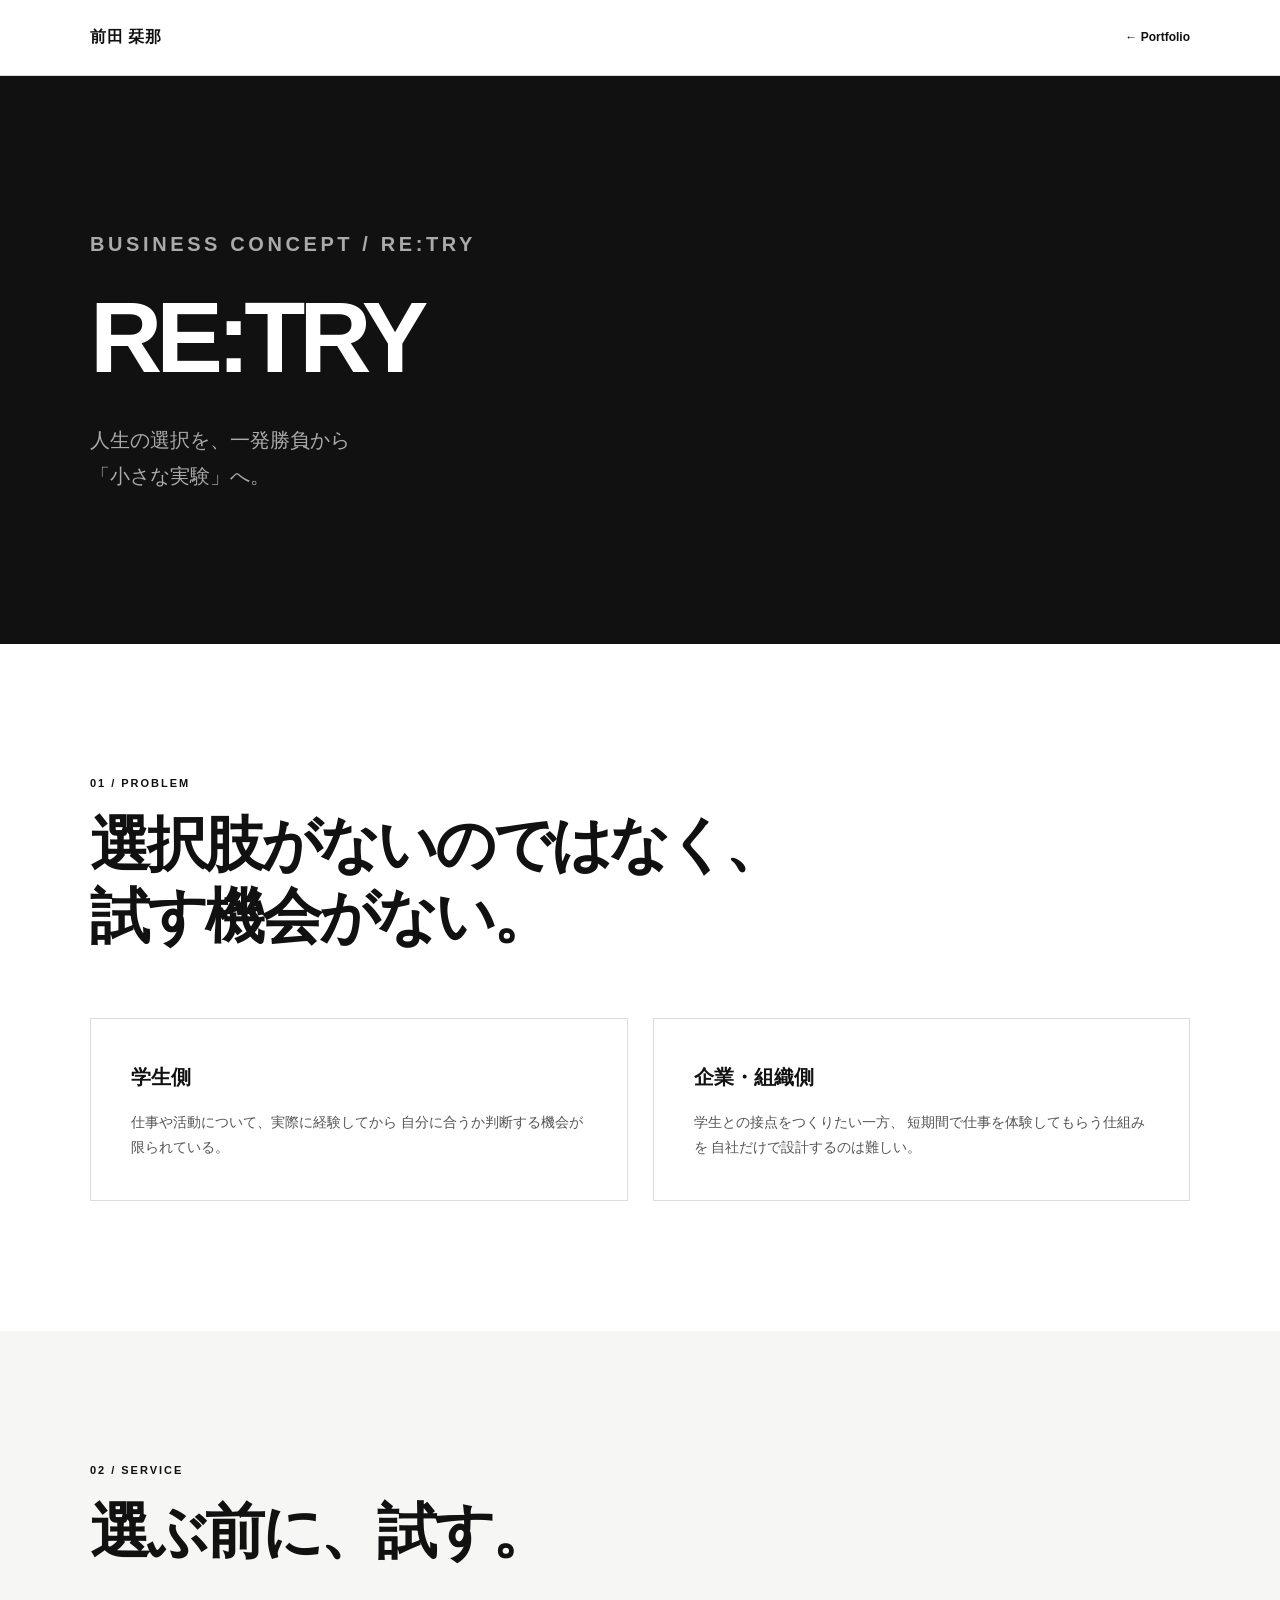
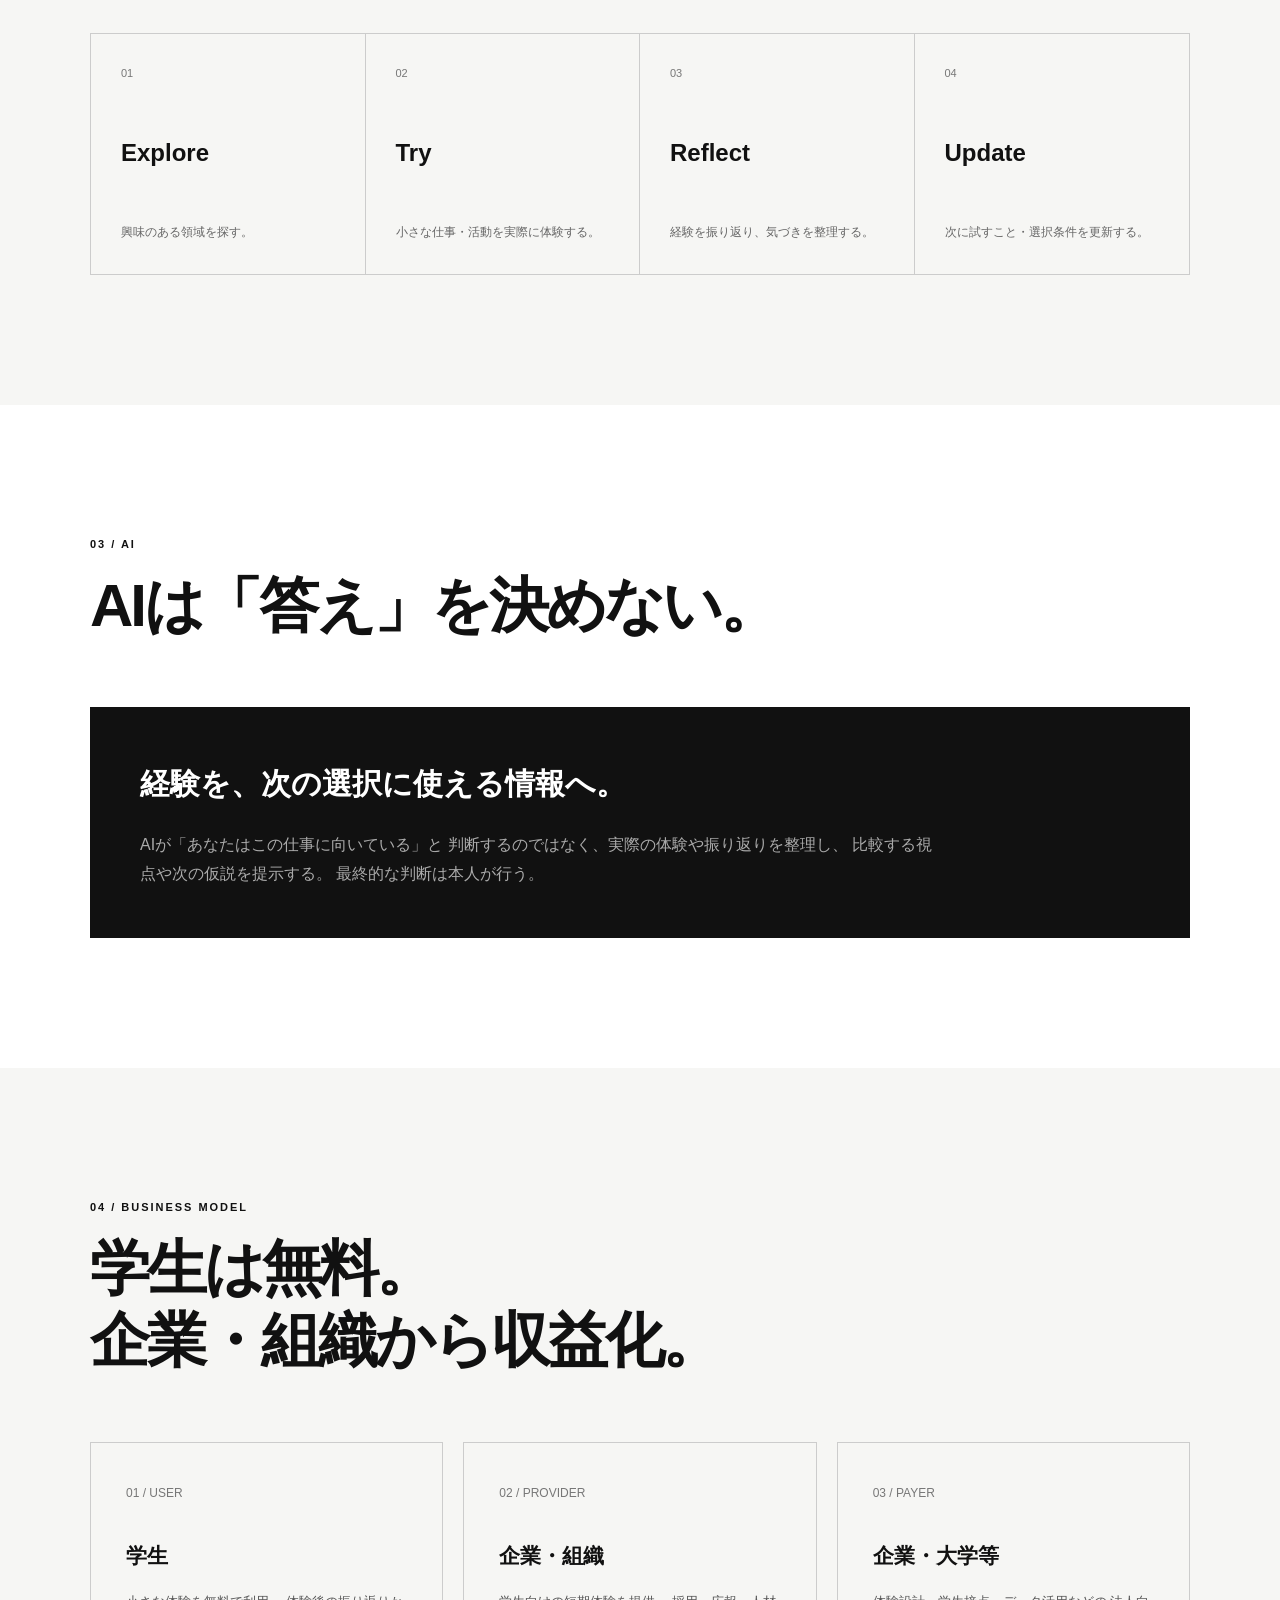
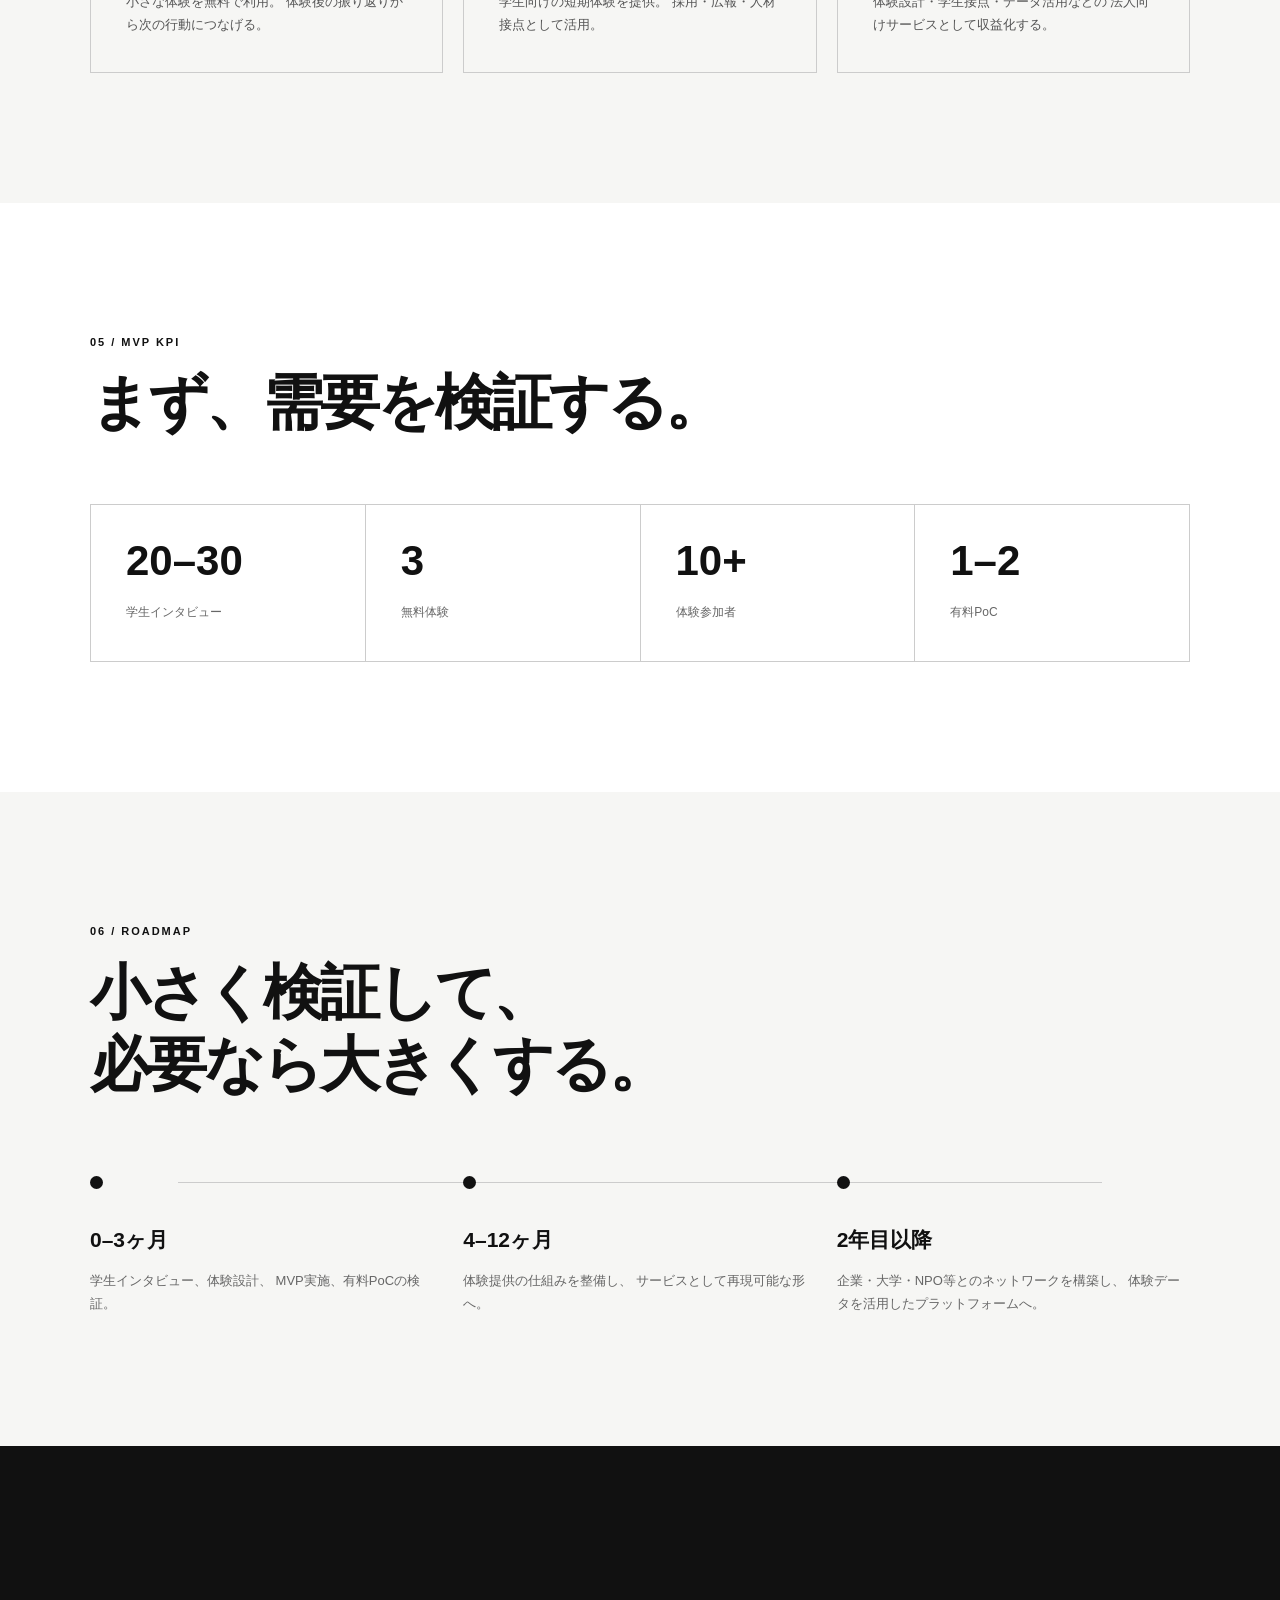
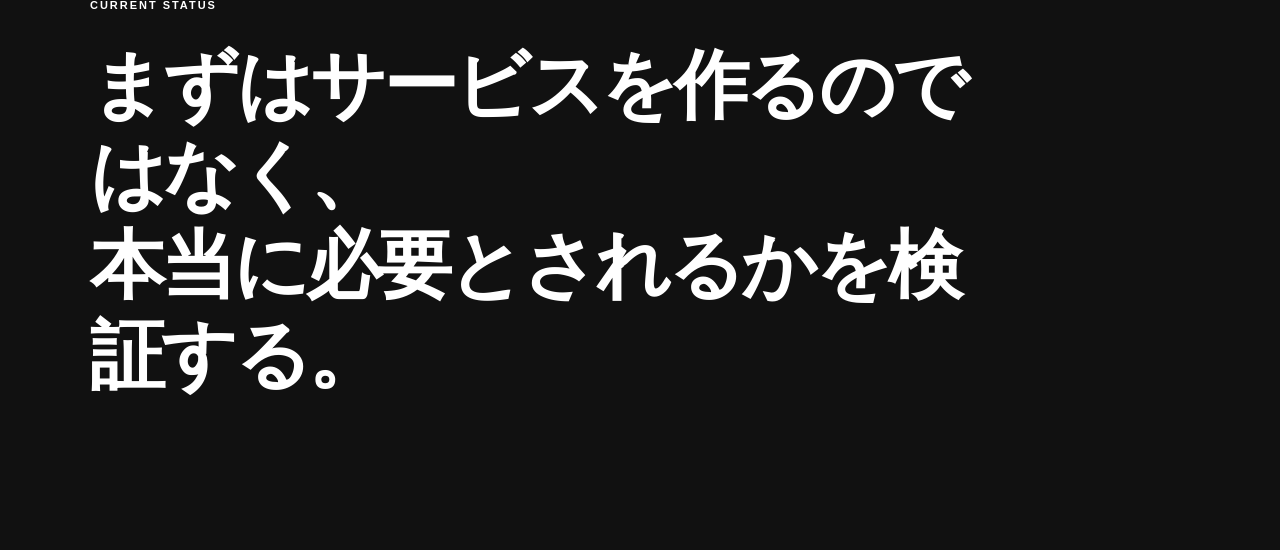
==== business/retry/index.html @ 9db42a37 "Create index.html" ====
<!DOCTYPE html>
<html lang="ja">
<head>

  <meta charset="UTF-8">

  <meta
    name="viewport"
    content="width=device-width, initial-scale=1.0"
  >

  <meta
    name="description"
    content="RE:TRY｜人生の選択を、一発勝負から小さな実験へ。"
  >

  <title>RE:TRY | Business Concept</title>

  <style>

    * {
      margin: 0;
      padding: 0;
      box-sizing: border-box;
    }

    html {
      scroll-behavior: smooth;
    }

    body {
      font-family:
        -apple-system,
        BlinkMacSystemFont,
        "Noto Sans JP",
        sans-serif;

      color: #111;
      background: #fff;
      line-height: 1.8;
    }

    a {
      color: inherit;
      text-decoration: none;
    }

    .container {
      width: min(
        calc(100% - 48px),
        1100px
      );

      margin: 0 auto;
    }

    .header {
      height: 76px;

      display: flex;
      align-items: center;

      border-bottom: 1px solid #ddd;
    }

    .header-inner {
      display: flex;
      justify-content: space-between;
      align-items: center;
    }

    .logo {
      font-weight: 800;
      letter-spacing: .04em;
    }

    .back {
      font-size: 12px;
      font-weight: 700;
    }

    .hero {
      padding: 150px 0;

      background: #111;
      color: white;
    }

    .label {
      font-size: 11px;
      font-weight: 700;
      letter-spacing: .18em;

      margin-bottom: 25px;
    }

    h1 {
      font-size: clamp(48px, 8vw, 100px);
      line-height: 1;

      letter-spacing: -.06em;

      margin-bottom: 35px;
    }

    .hero p {
      max-width: 700px;

      font-size: 20px;
      color: #aaa;
    }

    .section {
      padding: 130px 0;
    }

    .gray {
      background: #f6f6f4;
    }

    .section-title {
      margin-bottom: 65px;
    }

    .section-title span {
      display: block;

      font-size: 11px;
      font-weight: 700;
      letter-spacing: .18em;

      margin-bottom: 15px;
    }

    .section-title h2 {
      font-size: clamp(35px, 5vw, 60px);
      line-height: 1.2;

      letter-spacing: -.05em;
    }

    .problem-grid {
      display: grid;
      grid-template-columns: 1fr 1fr;
      gap: 25px;
    }

    .problem {
      padding: 40px;

      border: 1px solid #ddd;
    }

    .problem strong {
      display: block;

      font-size: 20px;

      margin-bottom: 15px;
    }

    .problem p {
      font-size: 14px;
      color: #555;
    }

    .flow {
      display: grid;
      grid-template-columns:
        repeat(4, 1fr);

      border: 1px solid #ccc;
    }

    .flow-item {
      min-height: 240px;

      padding: 30px;

      border-right: 1px solid #ccc;

      display: flex;
      flex-direction: column;
      justify-content: space-between;
    }

    .flow-item:last-child {
      border-right: none;
    }

    .flow-number {
      font-size: 11px;
      color: #777;
    }

    .flow-item h3 {
      font-size: 24px;
    }

    .flow-item p {
      font-size: 12px;
      color: #666;
    }

    .ai-box {
      padding: 50px;

      background: #111;
      color: white;
    }

    .ai-box h3 {
      font-size: 30px;
      margin-bottom: 20px;
    }

    .ai-box p {
      color: #aaa;
      max-width: 800px;
    }

    .model {
      display: grid;
      grid-template-columns: 1fr 1fr 1fr;
      gap: 20px;
    }

    .model-card {
      padding: 35px;

      border: 1px solid #ccc;
    }

    .model-card .number {
      font-size: 12px;
      color: #777;
    }

    .model-card h3 {
      margin: 30px 0 15px;
      font-size: 21px;
    }

    .model-card p {
      font-size: 13px;
      color: #555;
    }

    .kpi {
      display: grid;
      grid-template-columns:
        repeat(4, 1fr);

      border-top: 1px solid #ccc;
      border-left: 1px solid #ccc;
    }

    .kpi-item {
      padding: 35px;

      border-right: 1px solid #ccc;
      border-bottom: 1px solid #ccc;
    }

    .kpi-item strong {
      display: block;

      font-size: 42px;
      line-height: 1;

      margin-bottom: 15px;
    }

    .kpi-item span {
      font-size: 12px;
      color: #666;
    }

    .roadmap {
      position: relative;

      display: grid;
      grid-template-columns:
        repeat(3, 1fr);

      gap: 20px;
    }

    .roadmap::before {
      content: "";

      position: absolute;

      top: 16px;
      left: 8%;
      right: 8%;

      height: 1px;

      background: #ccc;
    }

    .roadmap-item {
      position: relative;

      padding-top: 55px;
    }

    .roadmap-dot {
      position: absolute;

      top: 10px;
      left: 0;

      width: 13px;
      height: 13px;

      border-radius: 50%;

      background: #111;

      z-index: 2;
    }

    .roadmap-item h3 {
      font-size: 21px;
      margin-bottom: 10px;
    }

    .roadmap-item p {
      font-size: 13px;
      color: #666;
    }

    .final {
      padding: 150px 0;

      background: #111;
      color: white;
    }

    .final h2 {
      max-width: 900px;

      font-size: clamp(40px, 6vw, 75px);
      line-height: 1.2;

      letter-spacing: -.05em;
    }

    @media (max-width: 800px) {

      .container {
        width: min(
          calc(100% - 32px),
          1100px
        );
      }

      .hero {
        padding: 100px 0;
      }

      .section {
        padding: 90px 0;
      }

      .problem-grid,
      .model {
        grid-template-columns: 1fr;
      }

      .flow {
        grid-template-columns: 1fr;
      }

      .flow-item {
        min-height: 170px;
        border-right: none;
        border-bottom: 1px solid #ccc;
      }

      .flow-item:last-child {
        border-bottom: none;
      }

      .kpi {
        grid-template-columns: 1fr 1fr;
      }

      .roadmap {
        grid-template-columns: 1fr;
      }

      .roadmap::before {
        display: none;
      }

      .roadmap-item {
        padding-top: 45px;
        padding-left: 30px;
      }

    }

  </style>

</head>


<body>

  <header class="header">

    <div class="container header-inner">

      <a href="../../../index.html" class="logo">
        前田 栞那
      </a>

      <a
        href="../../../index.html#projects"
        class="back"
      >
        ← Portfolio
      </a>

    </div>

  </header>


  <!-- HERO -->

  <section class="hero">

    <div class="container">

      <p class="label">
        BUSINESS CONCEPT / RE:TRY
      </p>

      <h1>RE:TRY</h1>

      <p>
        人生の選択を、一発勝負から<br>
        「小さな実験」へ。
      </p>

    </div>

  </section>


  <!-- PROBLEM -->

  <section class="section">

    <div class="container">

      <div class="section-title">
        <span>01 / PROBLEM</span>
        <h2>選択肢がないのではなく、<br>試す機会がない。</h2>
      </div>

      <div class="problem-grid">

        <div class="problem">
          <strong>学生側</strong>
          <p>
            仕事や活動について、実際に経験してから
            自分に合うか判断する機会が限られている。
          </p>
        </div>

        <div class="problem">
          <strong>企業・組織側</strong>
          <p>
            学生との接点をつくりたい一方、
            短期間で仕事を体験してもらう仕組みを
            自社だけで設計するのは難しい。
          </p>
        </div>

      </div>

    </div>

  </section>


  <!-- SERVICE -->

  <section class="section gray">

    <div class="container">

      <div class="section-title">
        <span>02 / SERVICE</span>
        <h2>選ぶ前に、試す。</h2>
      </div>

      <div class="flow">

        <div class="flow-item">
          <span class="flow-number">01</span>
          <h3>Explore</h3>
          <p>興味のある領域を探す。</p>
        </div>

        <div class="flow-item">
          <span class="flow-number">02</span>
          <h3>Try</h3>
          <p>小さな仕事・活動を実際に体験する。</p>
        </div>

        <div class="flow-item">
          <span class="flow-number">03</span>
          <h3>Reflect</h3>
          <p>経験を振り返り、気づきを整理する。</p>
        </div>

        <div class="flow-item">
          <span class="flow-number">04</span>
          <h3>Update</h3>
          <p>次に試すこと・選択条件を更新する。</p>
        </div>

      </div>

    </div>

  </section>


  <!-- AI -->

  <section class="section">

    <div class="container">

      <div class="section-title">
        <span>03 / AI</span>
        <h2>AIは「答え」を決めない。</h2>
      </div>

      <div class="ai-box">

        <h3>経験を、次の選択に使える情報へ。</h3>

        <p>
          AIが「あなたはこの仕事に向いている」と
          判断するのではなく、実際の体験や振り返りを整理し、
          比較する視点や次の仮説を提示する。
          最終的な判断は本人が行う。
        </p>

      </div>

    </div>

  </section>


  <!-- BUSINESS MODEL -->

  <section class="section gray">

    <div class="container">

      <div class="section-title">
        <span>04 / BUSINESS MODEL</span>
        <h2>学生は無料。<br>企業・組織から収益化。</h2>
      </div>

      <div class="model">

        <div class="model-card">

          <span class="number">01 / USER</span>

          <h3>学生</h3>

          <p>
            小さな体験を無料で利用。
            体験後の振り返りから次の行動につなげる。
          </p>

        </div>

        <div class="model-card">

          <span class="number">02 / PROVIDER</span>

          <h3>企業・組織</h3>

          <p>
            学生向けの短期体験を提供。
            採用・広報・人材接点として活用。
          </p>

        </div>

        <div class="model-card">

          <span class="number">03 / PAYER</span>

          <h3>企業・大学等</h3>

          <p>
            体験設計・学生接点・データ活用などの
            法人向けサービスとして収益化する。
          </p>

        </div>

      </div>

    </div>

  </section>


  <!-- KPI -->

  <section class="section">

    <div class="container">

      <div class="section-title">
        <span>05 / MVP KPI</span>
        <h2>まず、需要を検証する。</h2>
      </div>

      <div class="kpi">

        <div class="kpi-item">
          <strong>20–30</strong>
          <span>学生インタビュー</span>
        </div>

        <div class="kpi-item">
          <strong>3</strong>
          <span>無料体験</span>
        </div>

        <div class="kpi-item">
          <strong>10+</strong>
          <span>体験参加者</span>
        </div>

        <div class="kpi-item">
          <strong>1–2</strong>
          <span>有料PoC</span>
        </div>

      </div>

    </div>

  </section>


  <!-- ROADMAP -->

  <section class="section gray">

    <div class="container">

      <div class="section-title">
        <span>06 / ROADMAP</span>
        <h2>小さく検証して、<br>必要なら大きくする。</h2>
      </div>

      <div class="roadmap">

        <div class="roadmap-item">

          <div class="roadmap-dot"></div>

          <h3>0–3ヶ月</h3>

          <p>
            学生インタビュー、体験設計、
            MVP実施、有料PoCの検証。
          </p>

        </div>


        <div class="roadmap-item">

          <div class="roadmap-dot"></div>

          <h3>4–12ヶ月</h3>

          <p>
            体験提供の仕組みを整備し、
            サービスとして再現可能な形へ。
          </p>

        </div>


        <div class="roadmap-item">

          <div class="roadmap-dot"></div>

          <h3>2年目以降</h3>

          <p>
            企業・大学・NPO等とのネットワークを構築し、
            体験データを活用したプラットフォームへ。
          </p>

        </div>

      </div>

    </div>

  </section>


  <!-- FINAL -->

  <section class="final">

    <div class="container">

      <p class="label">
        CURRENT STATUS
      </p>

      <h2>
        まずはサービスを作るのではなく、<br>
        本当に必要とされるかを検証する。
      </h2>

    </div>

  </section>


</body>
</html>
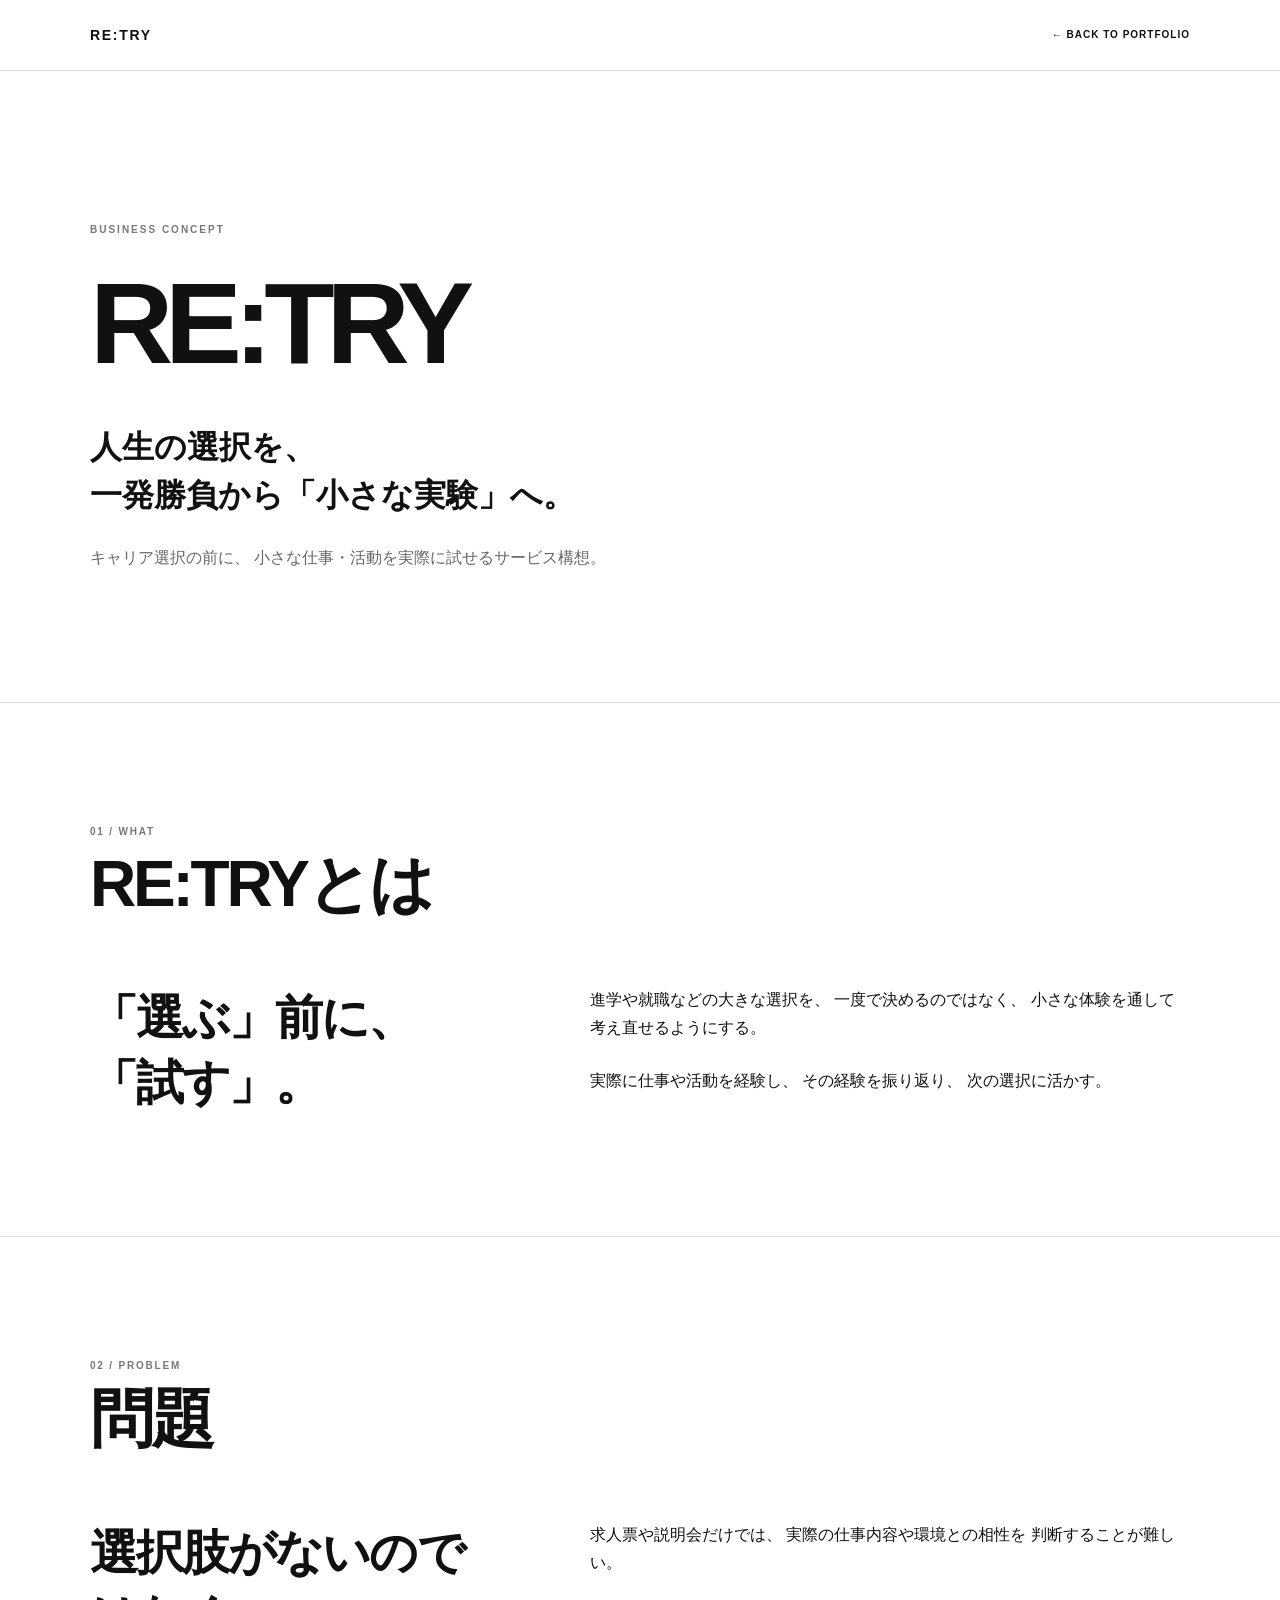
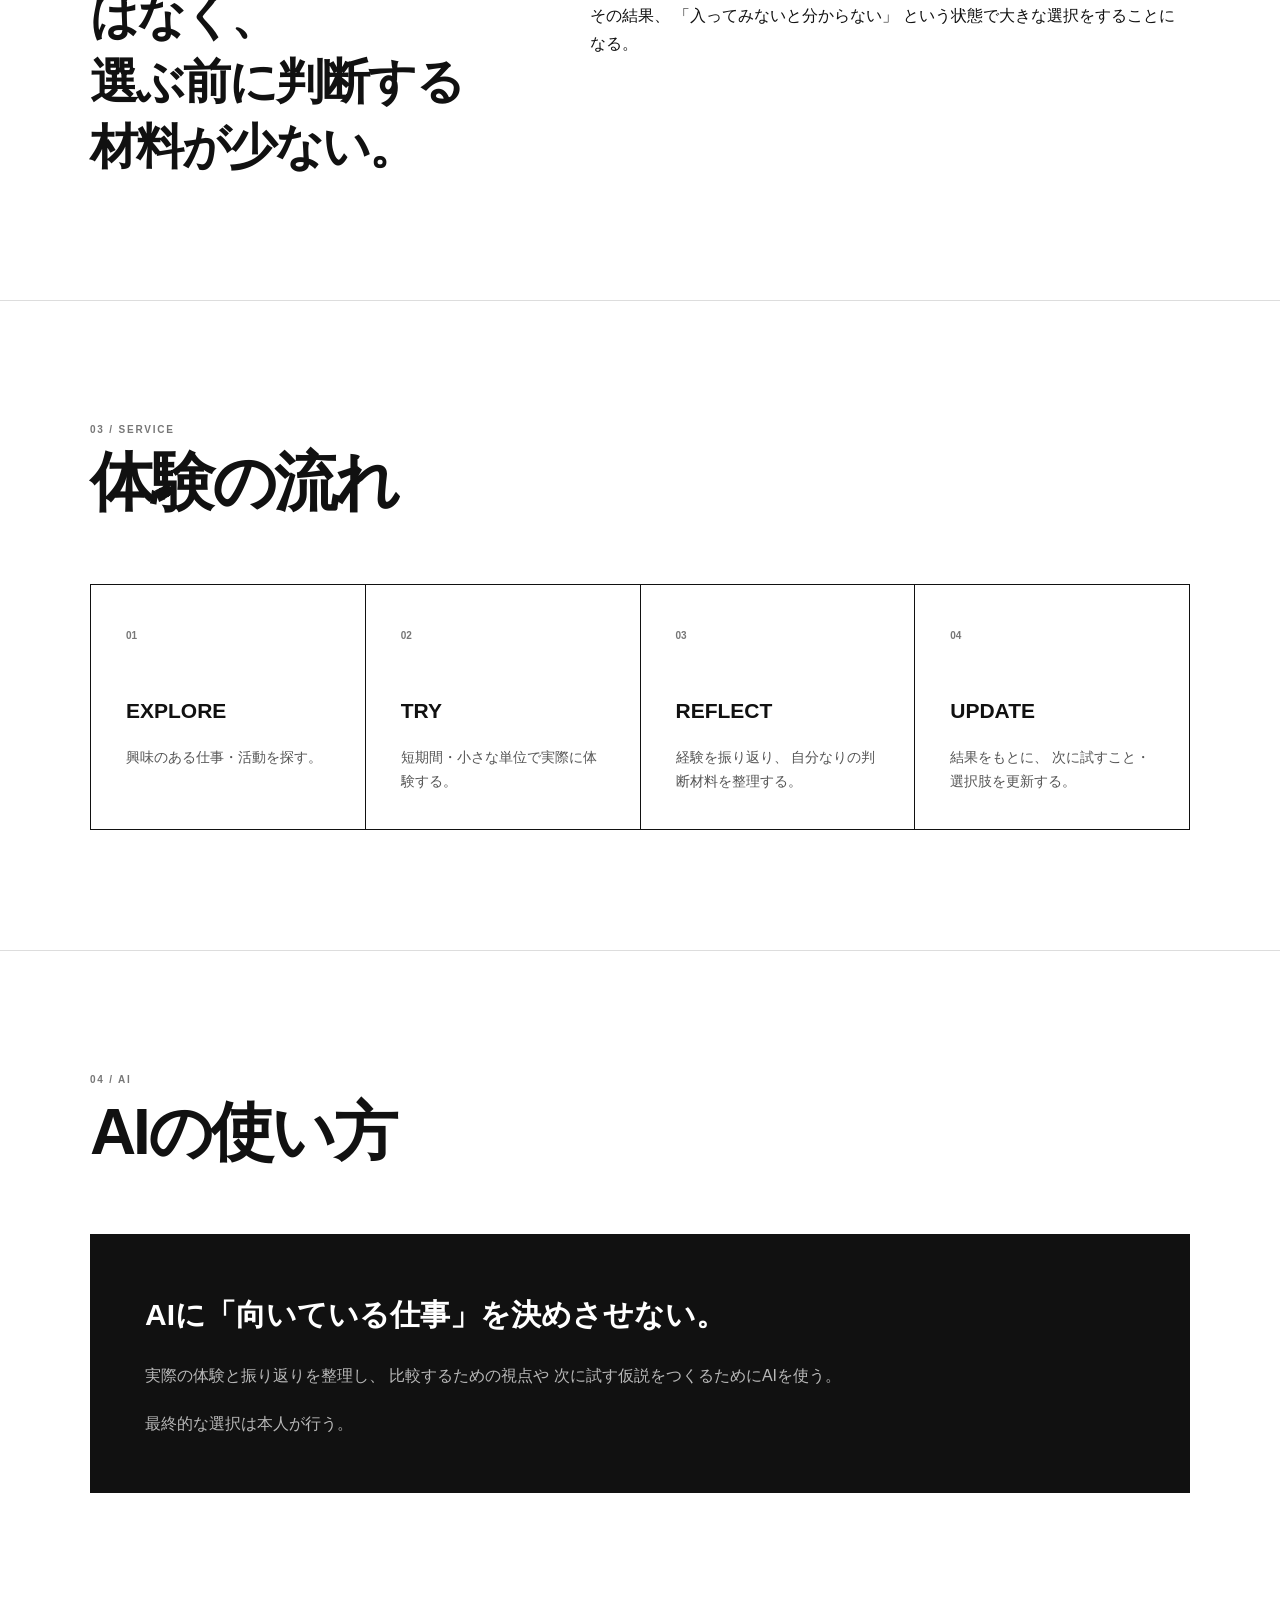
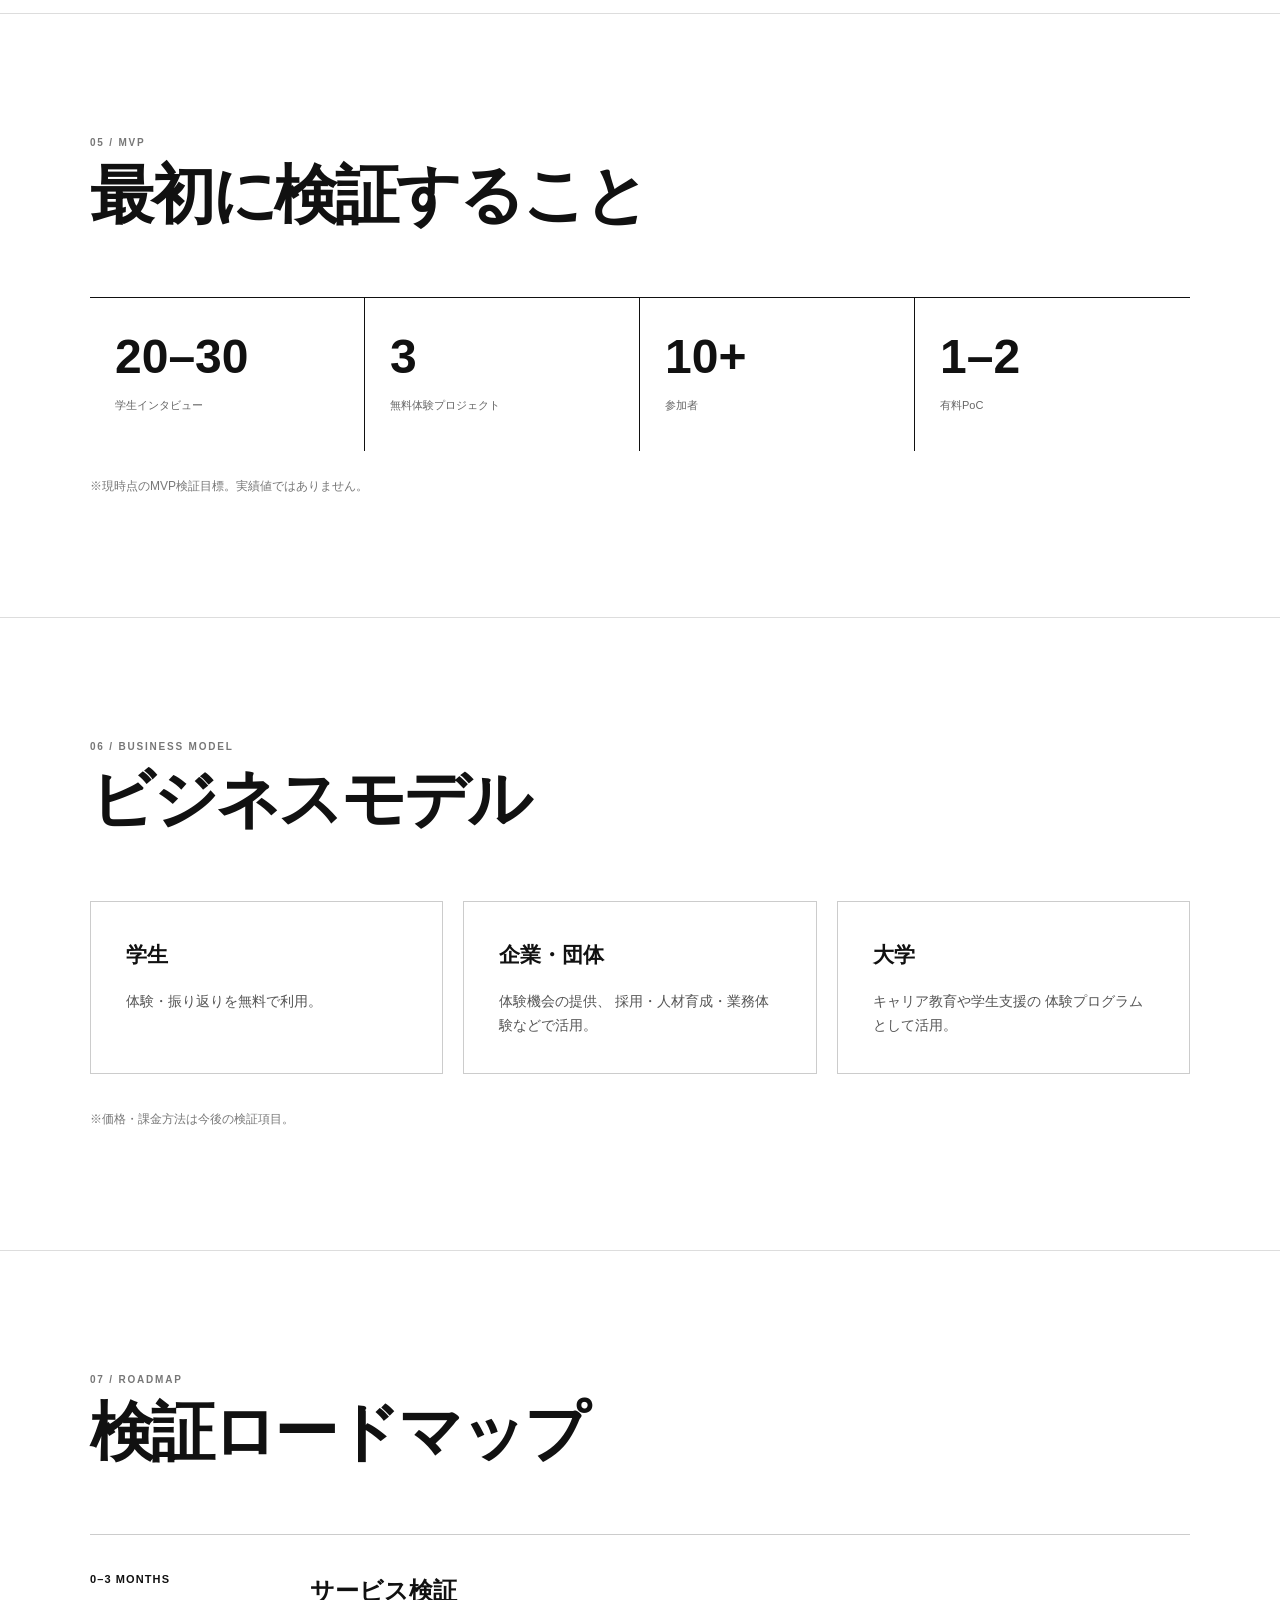
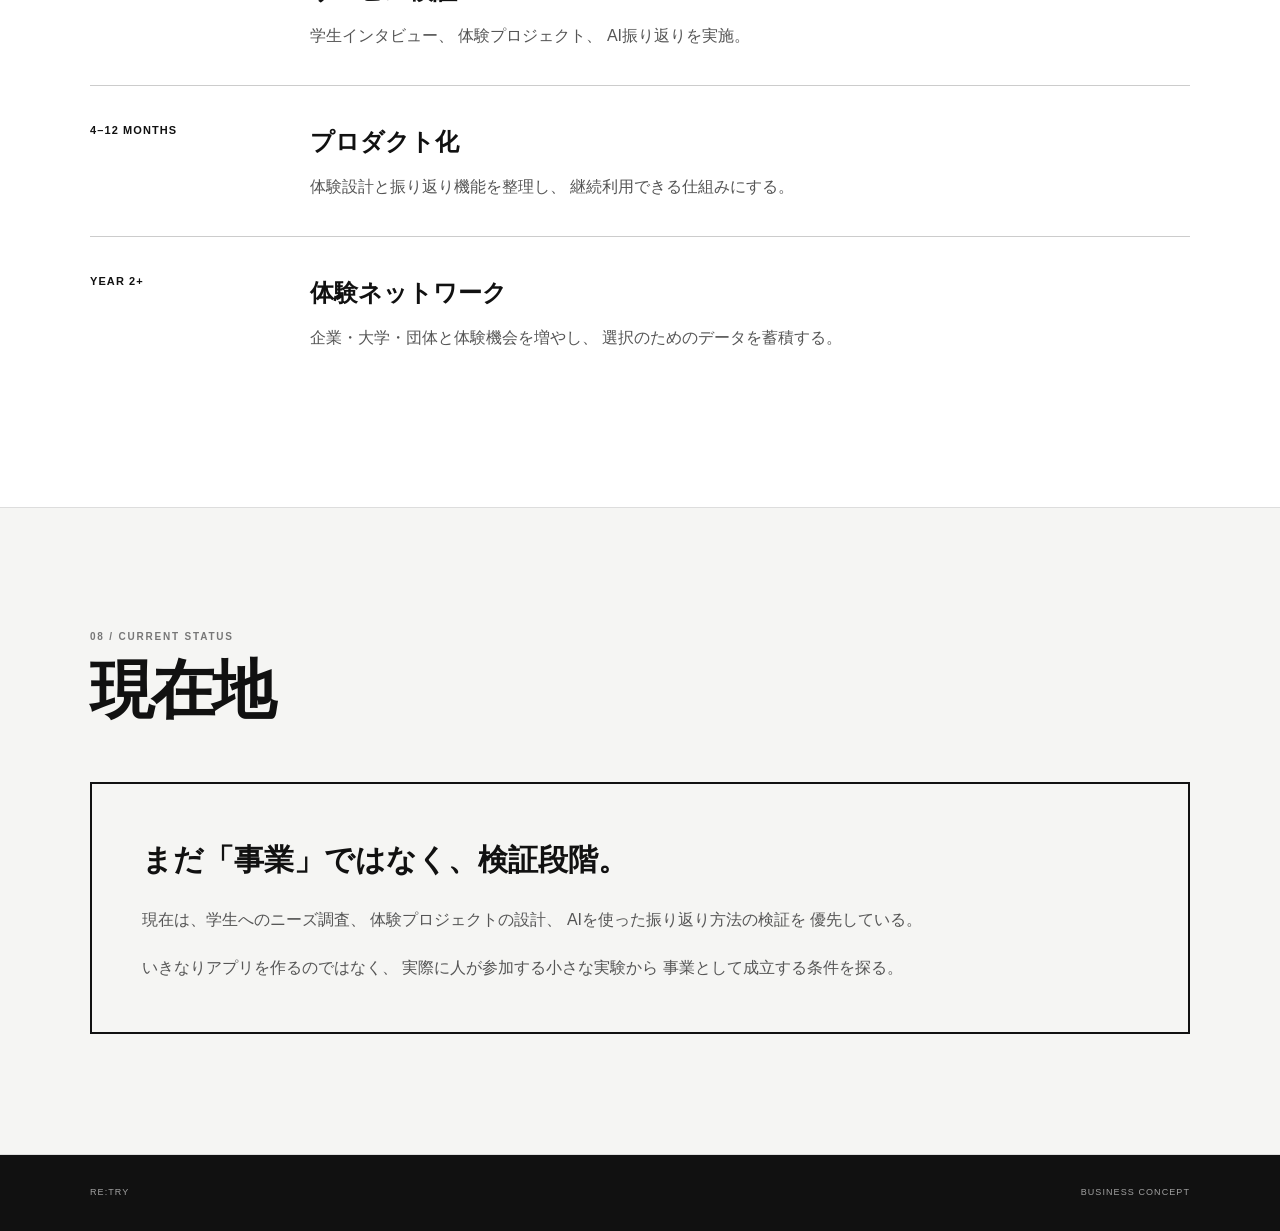
==== commit bd6b8697: "Update index.html" ====
--- a/business/retry/index.html
+++ b/business/retry/index.html
@@ -9,12 +9,12 @@
     content="width=device-width, initial-scale=1.0"
   >
 
+  <title>RE:TRY | Business Concept</title>
+
   <meta
     name="description"
-    content="RE:TRY｜人生の選択を、一発勝負から小さな実験へ。"
+    content="RE:TRY — 人生の選択を、一発勝負から小さな実験へ。"
   >
-
-  <title>RE:TRY | Business Concept</title>
 
   <style>
 
@@ -32,12 +32,14 @@
       font-family:
         -apple-system,
         BlinkMacSystemFont,
+        "Helvetica Neue",
         "Noto Sans JP",
+        Arial,
         sans-serif;
 
       color: #111;
       background: #fff;
-      line-height: 1.8;
+      line-height: 1.75;
     }
 
     a {
@@ -46,359 +48,353 @@
     }
 
     .container {
-      width: min(
-        calc(100% - 48px),
-        1100px
-      );
-
-      margin: 0 auto;
-    }
-
-    .header {
-      height: 76px;
-
+      width: min(1100px, calc(100% - 48px));
+      margin: auto;
+    }
+
+    /* HEADER */
+
+    header {
+      position: sticky;
+      top: 0;
+      z-index: 100;
+      background: rgba(255,255,255,.94);
+      backdrop-filter: blur(12px);
+      border-bottom: 1px solid #ddd;
+    }
+
+    .header-inner {
+      height: 70px;
       display: flex;
       align-items: center;
-
+      justify-content: space-between;
+    }
+
+    .logo {
+      font-size: 14px;
+      font-weight: 800;
+      letter-spacing: .12em;
+    }
+
+    .back {
+      font-size: 10px;
+      font-weight: 800;
+      letter-spacing: .1em;
+    }
+
+    /* HERO */
+
+    .hero {
+      padding: 150px 0 130px;
       border-bottom: 1px solid #ddd;
     }
 
-    .header-inner {
+    .label {
+      font-size: 10px;
+      font-weight: 800;
+      letter-spacing: .2em;
+      color: #777;
+    }
+
+    h1 {
+      margin-top: 30px;
+      font-size: clamp(55px, 9vw, 120px);
+      line-height: .95;
+      letter-spacing: -.07em;
+    }
+
+    .hero-lead {
+      margin-top: 45px;
+      font-size: clamp(20px, 3vw, 32px);
+      font-weight: 700;
+      line-height: 1.5;
+    }
+
+    .hero-note {
+      margin-top: 25px;
+      max-width: 700px;
+      color: #666;
+    }
+
+    /* SECTIONS */
+
+    section {
+      padding: 120px 0;
+      border-bottom: 1px solid #ddd;
+    }
+
+    .section-number {
+      font-size: 10px;
+      font-weight: 800;
+      letter-spacing: .18em;
+      color: #777;
+    }
+
+    h2 {
+      margin-top: 12px;
+      font-size: clamp(36px, 5vw, 64px);
+      letter-spacing: -.05em;
+      line-height: 1;
+    }
+
+    /* WHAT */
+
+    .two-column {
+      display: grid;
+      grid-template-columns: .8fr 1.2fr;
+      gap: 100px;
+      margin-top: 70px;
+    }
+
+    .large {
+      font-size: clamp(28px, 4vw, 48px);
+      font-weight: 700;
+      line-height: 1.35;
+      letter-spacing: -.04em;
+    }
+
+    .text p + p {
+      margin-top: 25px;
+    }
+
+    /* FLOW */
+
+    .flow {
+      margin-top: 70px;
+      display: grid;
+      grid-template-columns: repeat(4, 1fr);
+      border-top: 1px solid #111;
+      border-left: 1px solid #111;
+    }
+
+    .flow-item {
+      padding: 35px;
+      min-height: 240px;
+      border-right: 1px solid #111;
+      border-bottom: 1px solid #111;
+    }
+
+    .flow-number {
+      font-size: 10px;
+      font-weight: 800;
+      color: #777;
+    }
+
+    .flow-item h3 {
+      margin-top: 45px;
+      font-size: 21px;
+    }
+
+    .flow-item p {
+      margin-top: 15px;
+      font-size: 14px;
+      color: #555;
+    }
+
+    /* AI */
+
+    .ai-box {
+      margin-top: 70px;
+      padding: 55px;
+      background: #111;
+      color: #fff;
+    }
+
+    .ai-box h3 {
+      font-size: 30px;
+    }
+
+    .ai-box p {
+      margin-top: 20px;
+      max-width: 750px;
+      color: rgba(255,255,255,.7);
+    }
+
+    /* NUMBERS */
+
+    .numbers {
+      margin-top: 70px;
+      display: grid;
+      grid-template-columns: repeat(4,1fr);
+      border-top: 1px solid #111;
+    }
+
+    .number {
+      padding: 35px 25px;
+      border-right: 1px solid #111;
+    }
+
+    .number:last-child {
+      border-right: none;
+    }
+
+    .number strong {
+      display: block;
+      font-size: 48px;
+      line-height: 1;
+    }
+
+    .number span {
+      display: block;
+      margin-top: 15px;
+      font-size: 11px;
+      color: #666;
+    }
+
+    /* BUSINESS */
+
+    .business-grid {
+      margin-top: 70px;
+      display: grid;
+      grid-template-columns: repeat(3,1fr);
+      gap: 20px;
+    }
+
+    .business-card {
+      border: 1px solid #ccc;
+      padding: 35px;
+    }
+
+    .business-card h3 {
+      font-size: 21px;
+    }
+
+    .business-card p {
+      margin-top: 15px;
+      font-size: 14px;
+      color: #555;
+    }
+
+    /* ROADMAP */
+
+    .roadmap {
+      margin-top: 70px;
+    }
+
+    .roadmap-item {
+      display: grid;
+      grid-template-columns: 170px 1fr;
+      gap: 50px;
+      padding: 35px 0;
+      border-top: 1px solid #ccc;
+    }
+
+    .roadmap-period {
+      font-size: 11px;
+      font-weight: 800;
+      letter-spacing: .1em;
+    }
+
+    .roadmap-item h3 {
+      font-size: 24px;
+    }
+
+    .roadmap-item p {
+      margin-top: 10px;
+      color: #555;
+    }
+
+    /* STATUS */
+
+    .status {
+      background: #f5f5f3;
+    }
+
+    .status-box {
+      margin-top: 60px;
+      border: 2px solid #111;
+      padding: 50px;
+    }
+
+    .status-box h3 {
+      font-size: 30px;
+    }
+
+    .status-box p {
+      margin-top: 20px;
+      color: #555;
+    }
+
+    /* FOOTER */
+
+    footer {
+      background: #111;
+      color: #fff;
+      padding: 30px 0;
+    }
+
+    footer .container {
       display: flex;
       justify-content: space-between;
-      align-items: center;
-    }
-
-    .logo {
-      font-weight: 800;
-      letter-spacing: .04em;
-    }
-
-    .back {
-      font-size: 12px;
-      font-weight: 700;
-    }
-
-    .hero {
-      padding: 150px 0;
-
-      background: #111;
-      color: white;
-    }
-
-    .label {
-      font-size: 11px;
-      font-weight: 700;
-      letter-spacing: .18em;
-
-      margin-bottom: 25px;
-    }
-
-    h1 {
-      font-size: clamp(48px, 8vw, 100px);
-      line-height: 1;
-
-      letter-spacing: -.06em;
-
-      margin-bottom: 35px;
-    }
-
-    .hero p {
-      max-width: 700px;
-
-      font-size: 20px;
-      color: #aaa;
-    }
-
-    .section {
-      padding: 130px 0;
-    }
-
-    .gray {
-      background: #f6f6f4;
-    }
-
-    .section-title {
-      margin-bottom: 65px;
-    }
-
-    .section-title span {
-      display: block;
-
-      font-size: 11px;
-      font-weight: 700;
-      letter-spacing: .18em;
-
-      margin-bottom: 15px;
-    }
-
-    .section-title h2 {
-      font-size: clamp(35px, 5vw, 60px);
-      line-height: 1.2;
-
-      letter-spacing: -.05em;
-    }
-
-    .problem-grid {
-      display: grid;
-      grid-template-columns: 1fr 1fr;
-      gap: 25px;
-    }
-
-    .problem {
-      padding: 40px;
-
-      border: 1px solid #ddd;
-    }
-
-    .problem strong {
-      display: block;
-
-      font-size: 20px;
-
-      margin-bottom: 15px;
-    }
-
-    .problem p {
-      font-size: 14px;
-      color: #555;
-    }
-
-    .flow {
-      display: grid;
-      grid-template-columns:
-        repeat(4, 1fr);
-
-      border: 1px solid #ccc;
-    }
-
-    .flow-item {
-      min-height: 240px;
-
-      padding: 30px;
-
-      border-right: 1px solid #ccc;
-
-      display: flex;
-      flex-direction: column;
-      justify-content: space-between;
-    }
-
-    .flow-item:last-child {
-      border-right: none;
-    }
-
-    .flow-number {
-      font-size: 11px;
-      color: #777;
-    }
-
-    .flow-item h3 {
-      font-size: 24px;
-    }
-
-    .flow-item p {
-      font-size: 12px;
-      color: #666;
-    }
-
-    .ai-box {
-      padding: 50px;
-
-      background: #111;
-      color: white;
-    }
-
-    .ai-box h3 {
-      font-size: 30px;
-      margin-bottom: 20px;
-    }
-
-    .ai-box p {
-      color: #aaa;
-      max-width: 800px;
-    }
-
-    .model {
-      display: grid;
-      grid-template-columns: 1fr 1fr 1fr;
-      gap: 20px;
-    }
-
-    .model-card {
-      padding: 35px;
-
-      border: 1px solid #ccc;
-    }
-
-    .model-card .number {
-      font-size: 12px;
-      color: #777;
-    }
-
-    .model-card h3 {
-      margin: 30px 0 15px;
-      font-size: 21px;
-    }
-
-    .model-card p {
-      font-size: 13px;
-      color: #555;
-    }
-
-    .kpi {
-      display: grid;
-      grid-template-columns:
-        repeat(4, 1fr);
-
-      border-top: 1px solid #ccc;
-      border-left: 1px solid #ccc;
-    }
-
-    .kpi-item {
-      padding: 35px;
-
-      border-right: 1px solid #ccc;
-      border-bottom: 1px solid #ccc;
-    }
-
-    .kpi-item strong {
-      display: block;
-
-      font-size: 42px;
-      line-height: 1;
-
-      margin-bottom: 15px;
-    }
-
-    .kpi-item span {
-      font-size: 12px;
-      color: #666;
-    }
-
-    .roadmap {
-      position: relative;
-
-      display: grid;
-      grid-template-columns:
-        repeat(3, 1fr);
-
-      gap: 20px;
-    }
-
-    .roadmap::before {
-      content: "";
-
-      position: absolute;
-
-      top: 16px;
-      left: 8%;
-      right: 8%;
-
-      height: 1px;
-
-      background: #ccc;
-    }
-
-    .roadmap-item {
-      position: relative;
-
-      padding-top: 55px;
-    }
-
-    .roadmap-dot {
-      position: absolute;
-
-      top: 10px;
-      left: 0;
-
-      width: 13px;
-      height: 13px;
-
-      border-radius: 50%;
-
-      background: #111;
-
-      z-index: 2;
-    }
-
-    .roadmap-item h3 {
-      font-size: 21px;
-      margin-bottom: 10px;
-    }
-
-    .roadmap-item p {
-      font-size: 13px;
-      color: #666;
-    }
-
-    .final {
-      padding: 150px 0;
-
-      background: #111;
-      color: white;
-    }
-
-    .final h2 {
-      max-width: 900px;
-
-      font-size: clamp(40px, 6vw, 75px);
-      line-height: 1.2;
-
-      letter-spacing: -.05em;
-    }
+      font-size: 9px;
+      letter-spacing: .12em;
+      opacity: .6;
+    }
+
+
+    /* RESPONSIVE */
 
     @media (max-width: 800px) {
 
+      .two-column {
+        grid-template-columns: 1fr;
+        gap: 45px;
+      }
+
+      .flow {
+        grid-template-columns: repeat(2,1fr);
+      }
+
+      .numbers {
+        grid-template-columns: repeat(2,1fr);
+      }
+
+      .number {
+        border-bottom: 1px solid #111;
+      }
+
+      .business-grid {
+        grid-template-columns: 1fr;
+      }
+
+      .roadmap-item {
+        grid-template-columns: 1fr;
+        gap: 10px;
+      }
+
+    }
+
+
+    @media (max-width: 550px) {
+
       .container {
-        width: min(
-          calc(100% - 32px),
-          1100px
-        );
+        width: min(100% - 32px, 1100px);
+      }
+
+      section {
+        padding: 90px 0;
       }
 
       .hero {
-        padding: 100px 0;
-      }
-
-      .section {
-        padding: 90px 0;
-      }
-
-      .problem-grid,
-      .model {
-        grid-template-columns: 1fr;
+        padding: 110px 0 90px;
       }
 
       .flow {
         grid-template-columns: 1fr;
       }
 
-      .flow-item {
-        min-height: 170px;
-        border-right: none;
-        border-bottom: 1px solid #ccc;
-      }
-
-      .flow-item:last-child {
-        border-bottom: none;
-      }
-
-      .kpi {
+      .numbers {
         grid-template-columns: 1fr 1fr;
       }
 
-      .roadmap {
-        grid-template-columns: 1fr;
-      }
-
-      .roadmap::before {
-        display: none;
-      }
-
-      .roadmap-item {
-        padding-top: 45px;
-        padding-left: 30px;
+      .ai-box,
+      .status-box {
+        padding: 30px;
+      }
+
+      footer .container {
+        flex-direction: column;
+        gap: 8px;
       }
 
     }
@@ -410,41 +406,428 @@
 
 <body>
 
-  <header class="header">
-
-    <div class="container header-inner">
-
-      <a href="../../../index.html" class="logo">
-        前田 栞那
-      </a>
-
-      <a
-        href="../../../index.html#projects"
-        class="back"
+
+<header>
+
+  <div class="container header-inner">
+
+    <a
+      href="https://ugoku0729tennp.github.io/index.html#projects"
+      class="logo"
+    >
+      RE:TRY
+    </a>
+
+    <a
+      href="https://ugoku0729tennp.github.io/index.html#projects"
+      class="back"
+    >
+      ← BACK TO PORTFOLIO
+    </a>
+
+  </div>
+
+</header>
+
+
+<main>
+
+
+  <!-- HERO -->
+
+  <section class="hero">
+
+    <div class="container">
+
+      <p class="label">
+        BUSINESS CONCEPT
+      </p>
+
+      <h1>
+        RE:TRY
+      </h1>
+
+      <p class="hero-lead">
+        人生の選択を、<br>
+        一発勝負から「小さな実験」へ。
+      </p>
+
+      <p class="hero-note">
+        キャリア選択の前に、
+        小さな仕事・活動を実際に試せるサービス構想。
+      </p>
+
+    </div>
+
+  </section>
+
+
+  <!-- WHAT -->
+
+  <section>
+
+    <div class="container">
+
+      <p class="section-number">
+        01 / WHAT
+      </p>
+
+      <h2>
+        RE:TRYとは
+      </h2>
+
+
+      <div class="two-column">
+
+        <p class="large">
+          「選ぶ」前に、<br>
+          「試す」。
+        </p>
+
+        <div class="text">
+
+          <p>
+            進学や就職などの大きな選択を、
+            一度で決めるのではなく、
+            小さな体験を通して考え直せるようにする。
+          </p>
+
+          <p>
+            実際に仕事や活動を経験し、
+            その経験を振り返り、
+            次の選択に活かす。
+          </p>
+
+        </div>
+
+      </div>
+
+    </div>
+
+  </section>
+
+
+  <!-- PROBLEM -->
+
+  <section>
+
+    <div class="container">
+
+      <p class="section-number">
+        02 / PROBLEM
+      </p>
+
+      <h2>
+        問題
+      </h2>
+
+      <div class="two-column">
+
+        <p class="large">
+          選択肢がないのではなく、<br>
+          選ぶ前に判断する材料が少ない。
+        </p>
+
+        <div class="text">
+
+          <p>
+            求人票や説明会だけでは、
+            実際の仕事内容や環境との相性を
+            判断することが難しい。
+          </p>
+
+          <p>
+            その結果、
+            「入ってみないと分からない」
+            という状態で大きな選択をすることになる。
+          </p>
+
+        </div>
+
+      </div>
+
+    </div>
+
+  </section>
+
+
+  <!-- SERVICE -->
+
+  <section>
+
+    <div class="container">
+
+      <p class="section-number">
+        03 / SERVICE
+      </p>
+
+      <h2>
+        体験の流れ
+      </h2>
+
+
+      <div class="flow">
+
+        <div class="flow-item">
+
+          <span class="flow-number">
+            01
+          </span>
+
+          <h3>
+            EXPLORE
+          </h3>
+
+          <p>
+            興味のある仕事・活動を探す。
+          </p>
+
+        </div>
+
+
+        <div class="flow-item">
+
+          <span class="flow-number">
+            02
+          </span>
+
+          <h3>
+            TRY
+          </h3>
+
+          <p>
+            短期間・小さな単位で実際に体験する。
+          </p>
+
+        </div>
+
+
+        <div class="flow-item">
+
+          <span class="flow-number">
+            03
+          </span>
+
+          <h3>
+            REFLECT
+          </h3>
+
+          <p>
+            経験を振り返り、
+            自分なりの判断材料を整理する。
+          </p>
+
+        </div>
+
+
+        <div class="flow-item">
+
+          <span class="flow-number">
+            04
+          </span>
+
+          <h3>
+            UPDATE
+          </h3>
+
+          <p>
+            結果をもとに、
+            次に試すこと・選択肢を更新する。
+          </p>
+
+        </div>
+
+      </div>
+
+    </div>
+
+  </section>
+
+
+  <!-- AI -->
+
+  <section>
+
+    <div class="container">
+
+      <p class="section-number">
+        04 / AI
+      </p>
+
+      <h2>
+        AIの使い方
+      </h2>
+
+
+      <div class="ai-box">
+
+        <h3>
+          AIに「向いている仕事」を決めさせない。
+        </h3>
+
+        <p>
+          実際の体験と振り返りを整理し、
+          比較するための視点や
+          次に試す仮説をつくるためにAIを使う。
+        </p>
+
+        <p>
+          最終的な選択は本人が行う。
+        </p>
+
+      </div>
+
+    </div>
+
+  </section>
+
+
+  <!-- MVP -->
+
+  <section>
+
+    <div class="container">
+
+      <p class="section-number">
+        05 / MVP
+      </p>
+
+      <h2>
+        最初に検証すること
+      </h2>
+
+
+      <div class="numbers">
+
+        <div class="number">
+
+          <strong>20–30</strong>
+
+          <span>
+            学生インタビュー
+          </span>
+
+        </div>
+
+
+        <div class="number">
+
+          <strong>3</strong>
+
+          <span>
+            無料体験プロジェクト
+          </span>
+
+        </div>
+
+
+        <div class="number">
+
+          <strong>10+</strong>
+
+          <span>
+            参加者
+          </span>
+
+        </div>
+
+
+        <div class="number">
+
+          <strong>1–2</strong>
+
+          <span>
+            有料PoC
+          </span>
+
+        </div>
+
+      </div>
+
+
+      <p
+        style="
+          margin-top:25px;
+          font-size:12px;
+          color:#777;
+        "
       >
-        ← Portfolio
-      </a>
+        ※現時点のMVP検証目標。実績値ではありません。
+      </p>
 
     </div>
 
-  </header>
-
-
-  <!-- HERO -->
-
-  <section class="hero">
+  </section>
+
+
+  <!-- BUSINESS MODEL -->
+
+  <section>
 
     <div class="container">
 
-      <p class="label">
-        BUSINESS CONCEPT / RE:TRY
-      </p>
-
-      <h1>RE:TRY</h1>
-
-      <p>
-        人生の選択を、一発勝負から<br>
-        「小さな実験」へ。
+      <p class="section-number">
+        06 / BUSINESS MODEL
+      </p>
+
+      <h2>
+        ビジネスモデル
+      </h2>
+
+
+      <div class="business-grid">
+
+        <div class="business-card">
+
+          <h3>
+            学生
+          </h3>
+
+          <p>
+            体験・振り返りを無料で利用。
+          </p>
+
+        </div>
+
+
+        <div class="business-card">
+
+          <h3>
+            企業・団体
+          </h3>
+
+          <p>
+            体験機会の提供、
+            採用・人材育成・業務体験などで活用。
+          </p>
+
+        </div>
+
+
+        <div class="business-card">
+
+          <h3>
+            大学
+          </h3>
+
+          <p>
+            キャリア教育や学生支援の
+            体験プログラムとして活用。
+          </p>
+
+        </div>
+
+      </div>
+
+
+      <p
+        style="
+          margin-top:35px;
+          color:#777;
+          font-size:12px;
+        "
+      >
+        ※価格・課金方法は今後の検証項目。
       </p>
 
     </div>
@@ -452,35 +835,129 @@
   </section>
 
 
-  <!-- PROBLEM -->
-
-  <section class="section">
+  <!-- ROADMAP -->
+
+  <section>
 
     <div class="container">
 
-      <div class="section-title">
-        <span>01 / PROBLEM</span>
-        <h2>選択肢がないのではなく、<br>試す機会がない。</h2>
+      <p class="section-number">
+        07 / ROADMAP
+      </p>
+
+      <h2>
+        検証ロードマップ
+      </h2>
+
+
+      <div class="roadmap">
+
+        <div class="roadmap-item">
+
+          <div class="roadmap-period">
+            0–3 MONTHS
+          </div>
+
+          <div>
+
+            <h3>
+              サービス検証
+            </h3>
+
+            <p>
+              学生インタビュー、
+              体験プロジェクト、
+              AI振り返りを実施。
+            </p>
+
+          </div>
+
+        </div>
+
+
+        <div class="roadmap-item">
+
+          <div class="roadmap-period">
+            4–12 MONTHS
+          </div>
+
+          <div>
+
+            <h3>
+              プロダクト化
+            </h3>
+
+            <p>
+              体験設計と振り返り機能を整理し、
+              継続利用できる仕組みにする。
+            </p>
+
+          </div>
+
+        </div>
+
+
+        <div class="roadmap-item">
+
+          <div class="roadmap-period">
+            YEAR 2+
+          </div>
+
+          <div>
+
+            <h3>
+              体験ネットワーク
+            </h3>
+
+            <p>
+              企業・大学・団体と体験機会を増やし、
+              選択のためのデータを蓄積する。
+            </p>
+
+          </div>
+
+        </div>
+
       </div>
 
-      <div class="problem-grid">
-
-        <div class="problem">
-          <strong>学生側</strong>
-          <p>
-            仕事や活動について、実際に経験してから
-            自分に合うか判断する機会が限られている。
-          </p>
-        </div>
-
-        <div class="problem">
-          <strong>企業・組織側</strong>
-          <p>
-            学生との接点をつくりたい一方、
-            短期間で仕事を体験してもらう仕組みを
-            自社だけで設計するのは難しい。
-          </p>
-        </div>
+    </div>
+
+  </section>
+
+
+  <!-- STATUS -->
+
+  <section class="status">
+
+    <div class="container">
+
+      <p class="section-number">
+        08 / CURRENT STATUS
+      </p>
+
+      <h2>
+        現在地
+      </h2>
+
+
+      <div class="status-box">
+
+        <h3>
+          まだ「事業」ではなく、検証段階。
+        </h3>
+
+        <p>
+          現在は、学生へのニーズ調査、
+          体験プロジェクトの設計、
+          AIを使った振り返り方法の検証を
+          優先している。
+        </p>
+
+        <p>
+          いきなりアプリを作るのではなく、
+          実際に人が参加する小さな実験から
+          事業として成立する条件を探る。
+        </p>
 
       </div>
 
@@ -489,257 +966,24 @@
   </section>
 
 
-  <!-- SERVICE -->
-
-  <section class="section gray">
-
-    <div class="container">
-
-      <div class="section-title">
-        <span>02 / SERVICE</span>
-        <h2>選ぶ前に、試す。</h2>
-      </div>
-
-      <div class="flow">
-
-        <div class="flow-item">
-          <span class="flow-number">01</span>
-          <h3>Explore</h3>
-          <p>興味のある領域を探す。</p>
-        </div>
-
-        <div class="flow-item">
-          <span class="flow-number">02</span>
-          <h3>Try</h3>
-          <p>小さな仕事・活動を実際に体験する。</p>
-        </div>
-
-        <div class="flow-item">
-          <span class="flow-number">03</span>
-          <h3>Reflect</h3>
-          <p>経験を振り返り、気づきを整理する。</p>
-        </div>
-
-        <div class="flow-item">
-          <span class="flow-number">04</span>
-          <h3>Update</h3>
-          <p>次に試すこと・選択条件を更新する。</p>
-        </div>
-
-      </div>
-
-    </div>
-
-  </section>
-
-
-  <!-- AI -->
-
-  <section class="section">
-
-    <div class="container">
-
-      <div class="section-title">
-        <span>03 / AI</span>
-        <h2>AIは「答え」を決めない。</h2>
-      </div>
-
-      <div class="ai-box">
-
-        <h3>経験を、次の選択に使える情報へ。</h3>
-
-        <p>
-          AIが「あなたはこの仕事に向いている」と
-          判断するのではなく、実際の体験や振り返りを整理し、
-          比較する視点や次の仮説を提示する。
-          最終的な判断は本人が行う。
-        </p>
-
-      </div>
-
-    </div>
-
-  </section>
-
-
-  <!-- BUSINESS MODEL -->
-
-  <section class="section gray">
-
-    <div class="container">
-
-      <div class="section-title">
-        <span>04 / BUSINESS MODEL</span>
-        <h2>学生は無料。<br>企業・組織から収益化。</h2>
-      </div>
-
-      <div class="model">
-
-        <div class="model-card">
-
-          <span class="number">01 / USER</span>
-
-          <h3>学生</h3>
-
-          <p>
-            小さな体験を無料で利用。
-            体験後の振り返りから次の行動につなげる。
-          </p>
-
-        </div>
-
-        <div class="model-card">
-
-          <span class="number">02 / PROVIDER</span>
-
-          <h3>企業・組織</h3>
-
-          <p>
-            学生向けの短期体験を提供。
-            採用・広報・人材接点として活用。
-          </p>
-
-        </div>
-
-        <div class="model-card">
-
-          <span class="number">03 / PAYER</span>
-
-          <h3>企業・大学等</h3>
-
-          <p>
-            体験設計・学生接点・データ活用などの
-            法人向けサービスとして収益化する。
-          </p>
-
-        </div>
-
-      </div>
-
-    </div>
-
-  </section>
-
-
-  <!-- KPI -->
-
-  <section class="section">
-
-    <div class="container">
-
-      <div class="section-title">
-        <span>05 / MVP KPI</span>
-        <h2>まず、需要を検証する。</h2>
-      </div>
-
-      <div class="kpi">
-
-        <div class="kpi-item">
-          <strong>20–30</strong>
-          <span>学生インタビュー</span>
-        </div>
-
-        <div class="kpi-item">
-          <strong>3</strong>
-          <span>無料体験</span>
-        </div>
-
-        <div class="kpi-item">
-          <strong>10+</strong>
-          <span>体験参加者</span>
-        </div>
-
-        <div class="kpi-item">
-          <strong>1–2</strong>
-          <span>有料PoC</span>
-        </div>
-
-      </div>
-
-    </div>
-
-  </section>
-
-
-  <!-- ROADMAP -->
-
-  <section class="section gray">
-
-    <div class="container">
-
-      <div class="section-title">
-        <span>06 / ROADMAP</span>
-        <h2>小さく検証して、<br>必要なら大きくする。</h2>
-      </div>
-
-      <div class="roadmap">
-
-        <div class="roadmap-item">
-
-          <div class="roadmap-dot"></div>
-
-          <h3>0–3ヶ月</h3>
-
-          <p>
-            学生インタビュー、体験設計、
-            MVP実施、有料PoCの検証。
-          </p>
-
-        </div>
-
-
-        <div class="roadmap-item">
-
-          <div class="roadmap-dot"></div>
-
-          <h3>4–12ヶ月</h3>
-
-          <p>
-            体験提供の仕組みを整備し、
-            サービスとして再現可能な形へ。
-          </p>
-
-        </div>
-
-
-        <div class="roadmap-item">
-
-          <div class="roadmap-dot"></div>
-
-          <h3>2年目以降</h3>
-
-          <p>
-            企業・大学・NPO等とのネットワークを構築し、
-            体験データを活用したプラットフォームへ。
-          </p>
-
-        </div>
-
-      </div>
-
-    </div>
-
-  </section>
-
-
-  <!-- FINAL -->
-
-  <section class="final">
-
-    <div class="container">
-
-      <p class="label">
-        CURRENT STATUS
-      </p>
-
-      <h2>
-        まずはサービスを作るのではなく、<br>
-        本当に必要とされるかを検証する。
-      </h2>
-
-    </div>
-
-  </section>
+</main>
+
+
+<footer>
+
+  <div class="container">
+
+    <span>
+      RE:TRY
+    </span>
+
+    <span>
+      BUSINESS CONCEPT
+    </span>
+
+  </div>
+
+</footer>
 
 
 </body>
